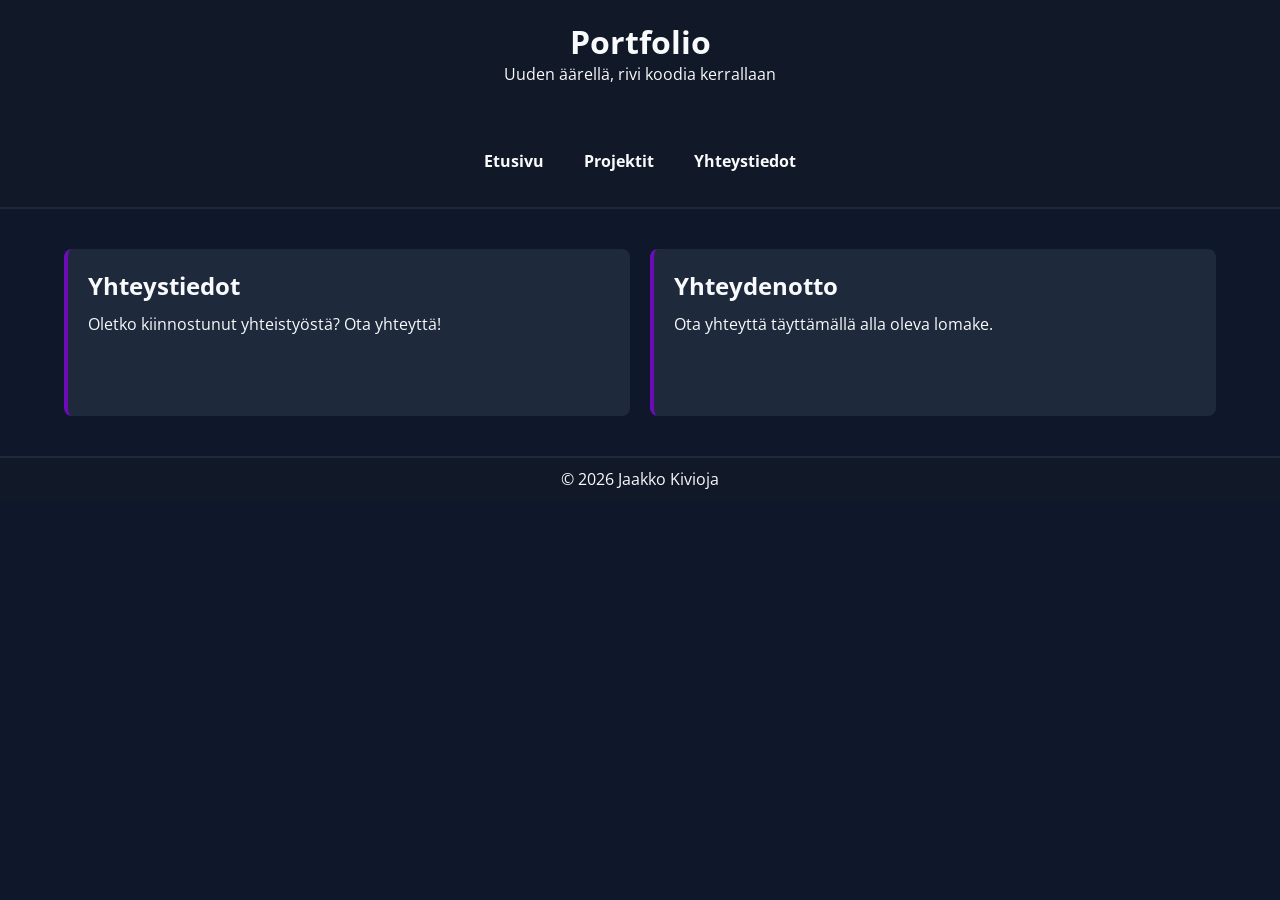
==== contact.html @ c115ec70 "Päivitetty layout ja muut sivut" ====
<!DOCTYPE html>
<html lang="fi">

<head>
    <meta charset="UTF-8">
    <meta name="viewport" content="width=device-width, initial-scale=1.0">

    <link rel="preconnect" href="https://fonts.googleapis.com">
    <link rel="preconnect" href="https://fonts.gstatic.com" crossorigin>
    <link href="https://fonts.googleapis.com/css2?family=Open+Sans:ital,wght@0,300..800;1,300..800&display=swap"
        rel="stylesheet">

    <title>Portfolio</title>
    <link rel="stylesheet" href="css/styles.css">
</head>

<body>
    <header class="header">
        <!-- Sivun otsikko -->
        <h1>Portfolio</h1>
        <p>Uuden äärellä, rivi koodia kerrallaan</p>

        <!-- Navigaatio linkit/painikkeet -->
        <nav class="navigation">
            <ul>
                <li><a href="index.html">Etusivu</a></li>
                <li><a href="projekts.html">Projektit</a></li>
                <li><a href="contact.html">Yhteystiedot</a></li>
            </ul>
        </nav>
    </header>

    <main class="container">

        <!-- Tähän tulee yhteystiedot -->

        <article class="card">
            <h2>Yhteystiedot</h2>
            <p>
                Oletko kiinnostunut yhteistyöstä? Ota yhteyttä!
            </p>
        </article>


        <!-- Tähän tulee yhteydenottolomake -->
        <article class="card">
            <h2>Yhteydenotto</h2>
            <p>
                Ota yhteyttä täyttämällä alla oleva lomake.
            </p>
        </article>




    </main>

    <footer class="footer">
        <!-- Lisää linkedin/somelinkit? -->
        <p>&copy; 2026 Jaakko Kivioja</p>
    </footer>

</body>

</html>
---- css/styles.css ----
/* VÄRITEEMA
Tausta: #0F172A
Header: #111827
Header border: #1E293B
Kortit: #1E293B
Korostus: #6c0cb9
Teksti: #F8FAFC
Harmaa: #94A3B8
*/

/*****************************************************************
PERUSASETUKSET KAIKILLE SIVUILLE
 ******************************************************************/

* {
    box-sizing: border-box;
    margin: 0;
    padding: 0;
}


body {
    font-family: 'Open Sans', Arial, Helvetica, sans-serif;
    background-color: #0F172A;
    color: #F8FAFC;
}

/*****************************************************************
 HEADER KAIKILLE SIVUILLE
 ******************************************************************/

.header {
    background-color: #111827;
    padding: 20px 0;
    text-align: center;
    border-bottom: 2px solid #1E293B
}

.navigation ul {
    margin-top: 50px;
    padding: 0px;
    display: flex;
    justify-content: center;
    align-items: center;
    list-style: none;
}

.navigation a {
    display: block;
    text-decoration: none;
    color: #F8FAFC;
    font-weight: bold;
    padding: 15px 20px;
}


.navigation a:hover,
.navigation a:focus {
    color: #6c0cb9;
}

/*****************************************************************
 MAIN KAIKILLE SIVUILLE
 ******************************************************************/
.container {
    width: 90%;
    max-width: 1200px;
    margin: 0 auto;
    padding: 40px 0;

    display: grid;
    grid-template-columns: repeat(auto-fit, minmax(400px, 1fr));
    gap: 20px;
}

.container article {
    margin-bottom: 40px;
}

.container h2 {
    font-size: 24px;
    margin-bottom: 10px;
}

.container p {
    font-size: 16px;
    line-height: 1.5;
    margin-bottom: 20px;
}

.image {
    height: 100%;
    width: 100%;
    max-height: 400px;
    object-fit: cover;
    display: block;
    border-radius: 8px;
}

.card {
    background-color: #1E293B;
    padding: 20px;
    border-radius: 8px;
    border-left: 4px solid #6c0cb9;
}

/* MAIN INDEX.HTML*/
.hero-section {
    grid-column: 1 / -1; /* sama kuin 1 / 3 */

    display: grid;
    grid-template-columns: repeat(auto-fit, minmax(350px, 1fr));

    gap: 20px;
    margin-bottom: 20px;
}


.about {
    grid-column: 1 / -1; /* sama kuin 1 / 3 */
}

/* MAIN PROJEKTS.HTML */

.project {
    grid-column: 1 / -1;  /* sama kuin 1 / 3 */
    background-color: #1E293B;
    padding: 20px;
    border-radius: 8px;
}

.project-section {
    grid-column: 1 / -1;

    display: grid;
    grid-template-columns: repeat(auto-fit, minmax(350px, 1fr));

    gap: 20px;
    margin-bottom: 20px;
}


/* MAIN CONTACT.HTML */

/* YHTEISET GRID ASETUKSET */

.card, .hero-image, .project-image {
    height: 100%;
}

/*****************************************************************
 FOOTER KAIKILLE SIVUILLE
 ******************************************************************/

footer {
    background-color: #111827;
    padding: 10px;
    text-align: center;
    border-top: 2px solid #1E293B;
}
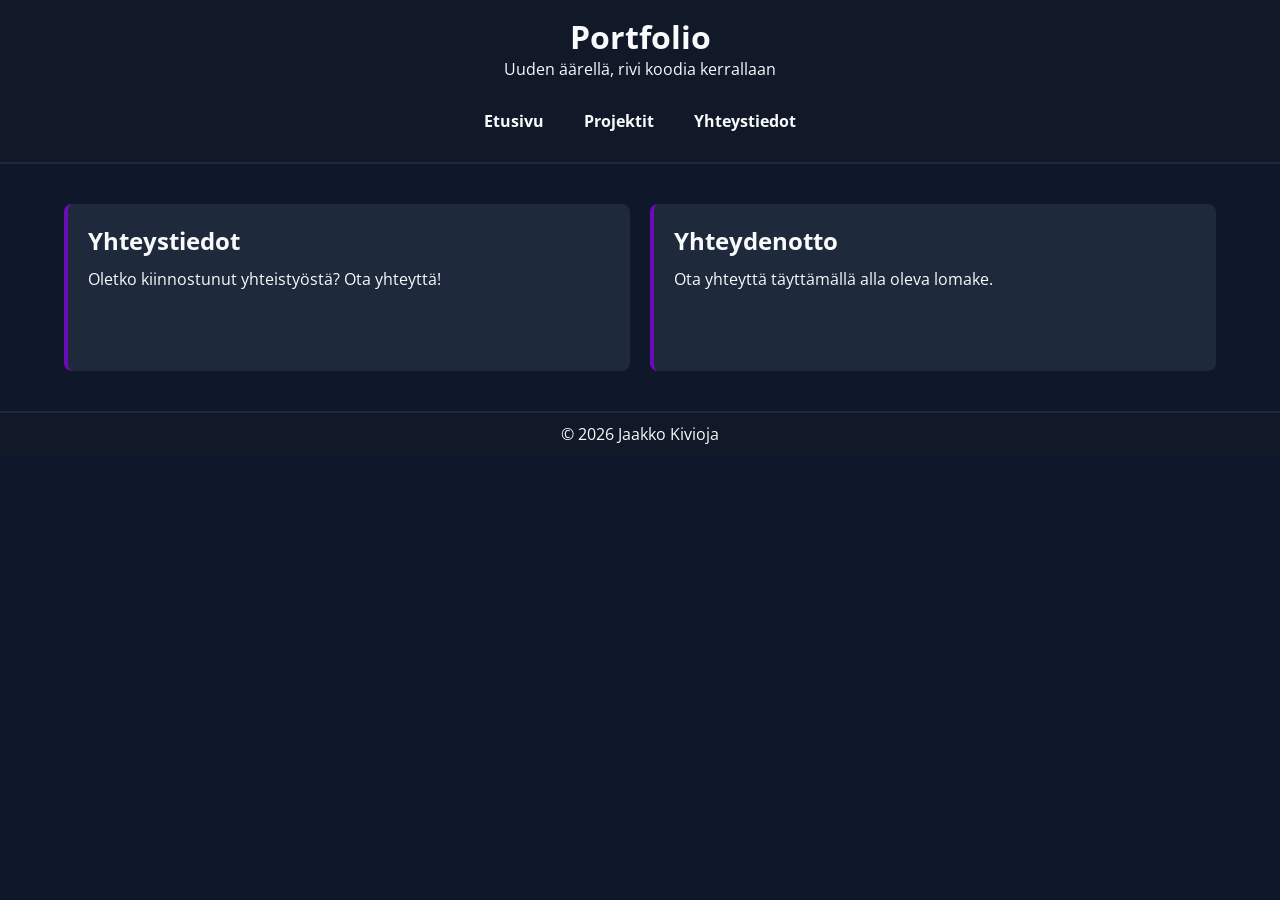
==== commit 1de1c6e3: "added pictures to html" ====
--- a/contact.html
+++ b/contact.html
@@ -12,6 +12,7 @@
 
     <title>Portfolio</title>
     <link rel="stylesheet" href="css/styles.css">
+    <link rel="icon" href="pictures/icon.svg" type="image/svg+xml">
 </head>
 
 <body>
--- a/css/styles.css
+++ b/css/styles.css
@@ -31,13 +31,15 @@
 
 .header {
     background-color: #111827;
-    padding: 20px 0;
+    padding: 15px 0;
     text-align: center;
-    border-bottom: 2px solid #1E293B
+    border-bottom: 2px solid #1E293B;
+    position: sticky;
+    top: 0;
 }
 
 .navigation ul {
-    margin-top: 50px;
+    margin-top: 15px;
     padding: 0px;
     display: flex;
     justify-content: center;
@@ -106,7 +108,8 @@
 
 /* MAIN INDEX.HTML*/
 .hero-section {
-    grid-column: 1 / -1; /* sama kuin 1 / 3 */
+    grid-column: 1 / -1;
+    /* sama kuin 1 / 3 */
 
     display: grid;
     grid-template-columns: repeat(auto-fit, minmax(350px, 1fr));
@@ -117,13 +120,15 @@
 
 
 .about {
-    grid-column: 1 / -1; /* sama kuin 1 / 3 */
+    grid-column: 1 / -1;
+    /* sama kuin 1 / 3 */
 }
 
 /* MAIN PROJEKTS.HTML */
 
 .project {
-    grid-column: 1 / -1;  /* sama kuin 1 / 3 */
+    grid-column: 1 / -1;
+    /* sama kuin 1 / 3 */
     background-color: #1E293B;
     padding: 20px;
     border-radius: 8px;
@@ -139,13 +144,47 @@
     margin-bottom: 20px;
 }
 
+.project-image {
+
+    border-radius: 8px;
+    overflow: hidden;
+
+    display: flex;
+    align-items: center;
+    justify-content: center;
+}
+
+.project-image img {
+    object-position: center;
+}
+
+.project video {
+    display: block;
+    margin: 0 auto;
+    max-width: 100%;
+    height: auto;
+}
+
+
 
 /* MAIN CONTACT.HTML */
 
 /* YHTEISET GRID ASETUKSET */
 
-.card, .hero-image, .project-image {
+.card,
+.project-image {
     height: 100%;
+}
+
+/* näytetään gridit yhdellä sarakkeella, jos selainikkuna on kapeampi kuin 1000px */
+@media (max-width: 1000px) {
+
+    .container,
+    .hero-section,
+    .project-section {
+        grid-template-columns: 1fr;
+    }
+
 }
 
 /*****************************************************************
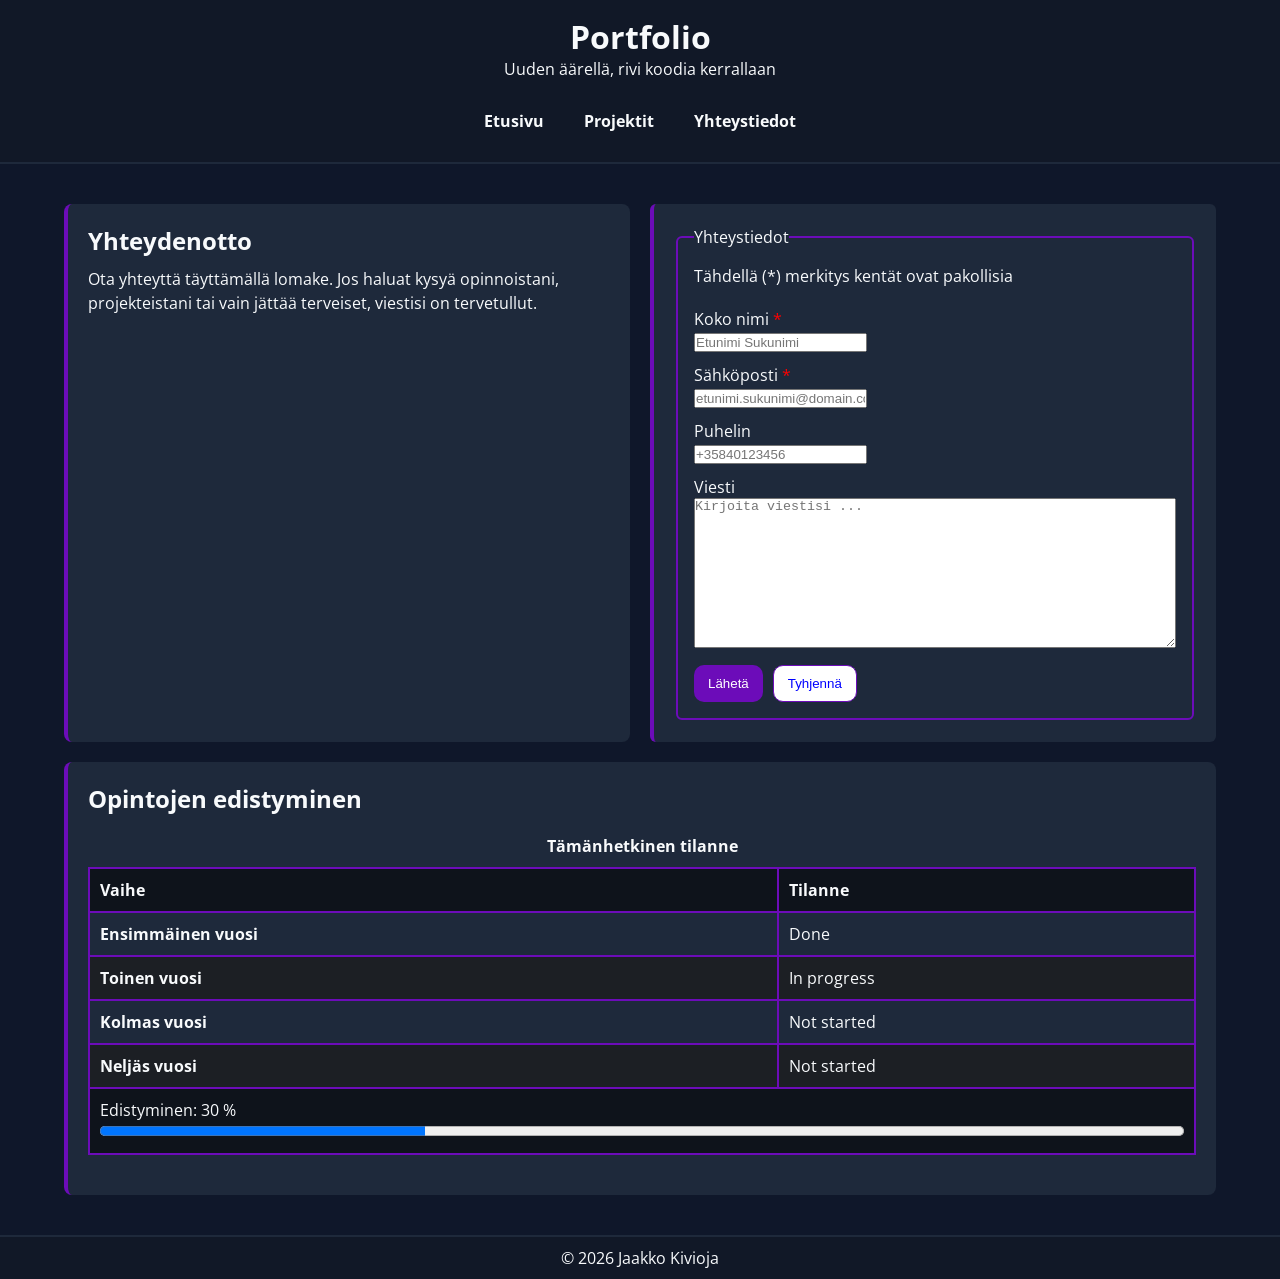
==== commit 98cc1520: "lisätty yhteystieto-lomake ja taulukko sekä kiitos.html" ====
--- a/contact.html
+++ b/contact.html
@@ -33,26 +33,102 @@
 
     <main class="container">
 
-        <!-- Tähän tulee yhteystiedot -->
-
-        <article class="card">
-            <h2>Yhteystiedot</h2>
-            <p>
-                Oletko kiinnostunut yhteistyöstä? Ota yhteyttä!
-            </p>
-        </article>
-
-
         <!-- Tähän tulee yhteydenottolomake -->
         <article class="card">
             <h2>Yhteydenotto</h2>
             <p>
-                Ota yhteyttä täyttämällä alla oleva lomake.
+                Ota yhteyttä täyttämällä lomake. Jos haluat kysyä opinnoistani, projekteistani tai vain jättää
+                terveiset, viestisi on tervetullut.
             </p>
         </article>
 
+        <!-- Yhteydenottolomake käyttää API avainta ja redirect-asetusta -->
+        <form action="https://api.web3forms.com/submit" method="POST">
+            <input type="hidden" name="access_key" value="bcd186c5-a783-4ebc-85fb-dda2636b3e60">
+            <input type="hidden" name="subject" value="Uusi yhteydenotto portfoliosivulta">
+            <input type="checkbox" name="botcheck" style="display:none;">
+            <input type="hidden" name="redirect" value="https://jaakkokivioja.github.io/portfolio/kiitos.html">
 
+            <fieldset>
+                <legend>Yhteystiedot</legend>
 
+                <p>Tähdellä (*) merkitys kentät ovat pakollisia</p>
+
+                <div class="kentta">
+                    <label for="nimi">Koko nimi <span class="pakollinen">*</span></label>
+                    <input type="text" id="nimi" name="kokonimi" placeholder="Etunimi Sukunimi" autocomplete="name"
+                        maxlength="100" required>
+                </div>
+
+                <div class="kentta">
+                    <label for="sposti">Sähköposti <span class="pakollinen">*</span></label>
+                    <input type="email" id="sposti" name="sposti" placeholder="etunimi.sukunimi@domain.com"
+                        autocomplete="email" maxlength="100" required>
+                </div>
+
+                <div class="kentta">
+                    <label for="puh">Puhelin</label>
+                    <input type="tel" id="puh" name="puh" placeholder="+35840123456" autocomplete="puh">
+                </div>
+
+                <div class="kentta">
+                    <label for="viesti">Viesti</label>
+                    <textarea name="viesti" id="viesti" rows="4" placeholder="Kirjoita viestisi ..."></textarea>
+                </div>
+
+                <div class="painikkeet">
+                    <button type="submit">Lähetä</button>
+                    <button type="reset" class="tyhjenna">Tyhjennä</button>
+                </div>
+
+            </fieldset>
+        </form>
+
+        <div class="table-container , card">
+            <section>
+                <h2>Opintojen edistyminen</h2>
+                <table>
+                    <caption>Tämänhetkinen tilanne</caption>
+                    <thead>
+                        <tr>
+                            <th>Vaihe</th>
+                            <th>Tilanne</th>
+                        </tr>
+                    </thead>
+
+                    <tbody>
+                        <tr>
+                            <th>Ensimmäinen vuosi</th>
+                            <td>Done</td>
+                        </tr>
+
+                        <tr>
+                            <th>Toinen vuosi</th>
+                            <td>In progress</td>
+                        </tr>
+
+                        <tr>
+                            <th>Kolmas vuosi</th>
+                            <td>Not started</td>
+                        </tr>
+
+                        <tr>
+                            <th>Neljäs vuosi</th>
+                            <td>Not started</td>
+                        </tr>
+                    </tbody>
+
+                    <tfoot>
+                        <tr>
+                            <td colspan="2">
+                                <label for="opinnot-progress">Edistyminen: 30 %</label>
+                                <progress id="opinnot-progress" value="30" max="100">30%</progress>
+                            </td>
+                        </tr>
+                    </tfoot>
+
+                </table>
+            </section>
 
     </main>
 
--- a/css/styles.css
+++ b/css/styles.css
@@ -166,8 +166,135 @@
 }
 
 
-
 /* MAIN CONTACT.HTML */
+
+form {
+    background-color: #1E293B;
+    padding: 22px;
+    border-left: 4px solid #6c0cb9;
+    border-radius: 6px;
+    height: 100%;
+}
+
+fieldset {
+    border: 2px solid #6c0cb9;
+    border-radius: 6px;
+    padding: 16px ;
+}
+
+.kentta {
+    margin-bottom: 12px;
+}
+
+.kentta:last-child {
+    margin-bottom: 0
+}
+
+.kentta label {
+    display: block;
+}
+
+/* Korostetaan punaisella, jos käyttäjä ei ole syöttänyt pakollista tietoa lomakkeeseen */
+input:user-invalid, select:user-invalid, textarea:user-invalid {
+    border: 2px solid red;
+
+}
+
+.pakollinen {
+    color: red;
+}
+
+/* Tekstikentät ja valintaruudut */
+textarea {
+    width: 100%;
+    min-height: 150px;
+}
+
+/* Lomakkeen painikkeet */
+.painikkeet {
+    display: flex;
+    flex-wrap: wrap;
+    gap: 10px;
+    margin-top: 10px;
+}
+button {
+    padding: 10px 14px;
+    background-color: #6c0cb9;
+    color: white;
+    border: 0;
+    border-radius: 10px;
+    cursor: pointer;
+}
+button:hover {
+    background-color: #862ad6;
+    font-weight: bold;
+}
+
+.tyhjenna {
+    background-color: white;
+    color: blue;
+    border: 1px solid #6c0cb9;
+}
+.tyhjenna:hover {
+    background-color: #862ad6;
+    color: white;
+}
+
+/* Taulukko asetukset */
+.table-container {
+    grid-column: 1 / -1;
+
+    display: grid;
+    grid-template-columns: repeat(auto-fit, minmax(350px, 1fr));
+
+    gap: 20px;
+    margin-bottom: 20px;
+}
+
+caption {
+    caption-side: top;
+    text-align: center;
+    font-weight: bold;
+    margin-top: 10px;
+    margin-bottom: 10px;
+}
+table {
+    width: 100%;
+    border: 1px solid #6c0cb9;
+    border-collapse: collapse;
+}
+
+thead {
+    background-color: #0e131b;
+}
+
+th, td{
+    border: 2px solid #6c0cb9;
+    padding: 10px;
+    text-align: left;
+}
+
+tbody tr:nth-child(even) {
+    background-color: #1c1f24;
+}
+tfoot {
+    background-color: #0e131b;
+}
+
+progress {
+    width: 100%;
+    height: 20px;
+}
+
+progress::-webkit-progress-bar {
+    background-color: #111827;
+    border-radius: 10px;
+}
+
+progress::-webkit-progress-value {
+    background-color: #6c0cb9;
+    border-radius: 10px;
+}
 
 /* YHTEISET GRID ASETUKSET */
 
